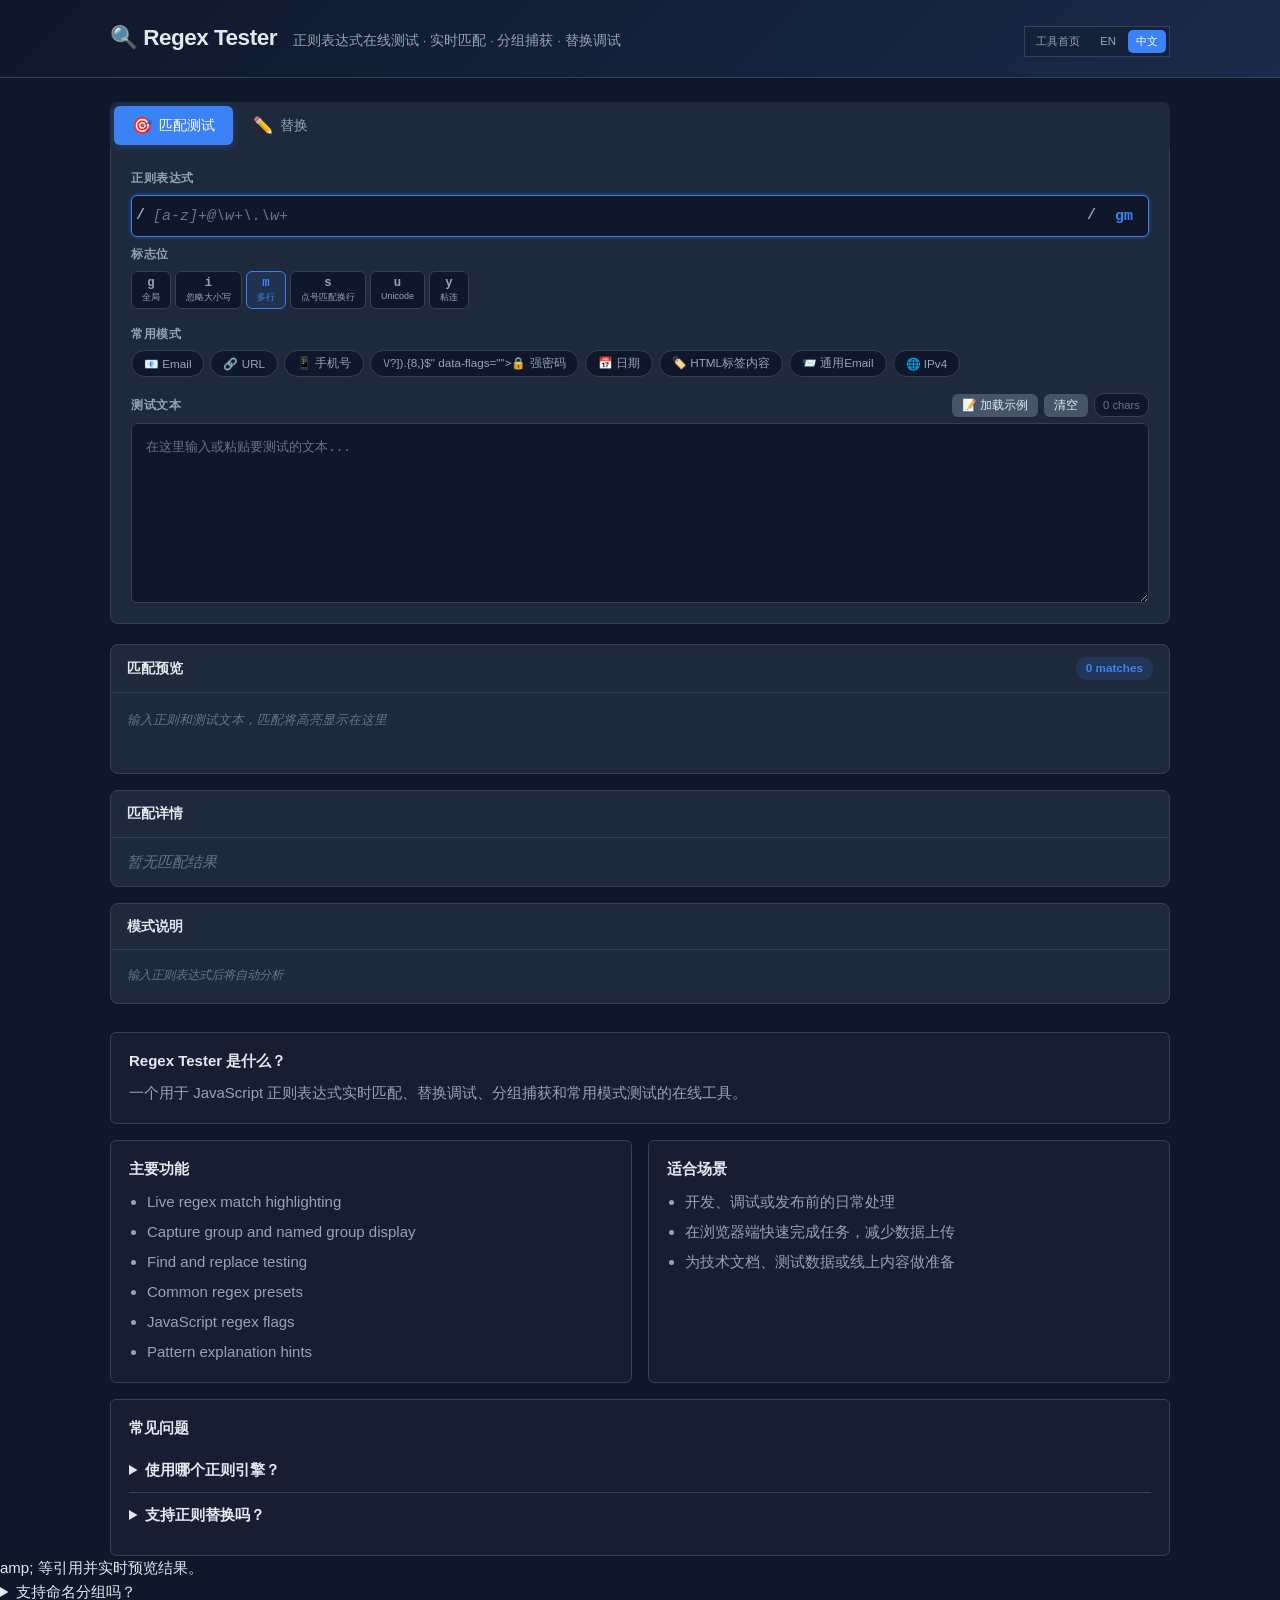
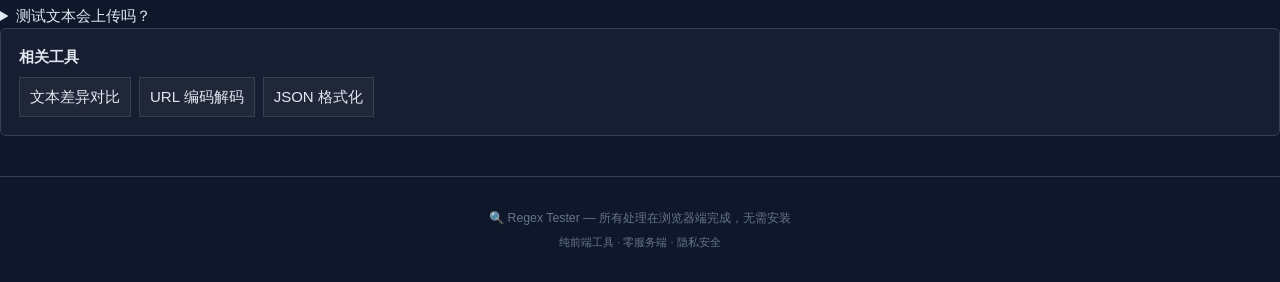
==== zh/index.html @ 3e9b1cef "Improve SEO metadata and internal links" ====
<!DOCTYPE html>
<html lang="zh-CN">
<head>
  <!-- Primary Meta -->
  <meta name="description" content="正则表达式在线测试工具。实时匹配、高亮预览、替换调试、分组捕获、模式自动解析。浏览器端处理，无需安装。">
  <meta name="keywords" content="regex tester, regular expression tester, regex online, regex测试, 正则表达式在线测试, regex replace">
  <meta name="author" content="ToolkitBox">
  <meta name="robots" content="index, follow">
  <link rel="canonical" href="https://regex.toolkitbox.org/zh/">
  <link rel="alternate" hreflang="en" href="https://regex.toolkitbox.org/">
  <link rel="alternate" hreflang="zh-CN" href="https://regex.toolkitbox.org/zh/">
  <link rel="alternate" hreflang="x-default" href="https://regex.toolkitbox.org/">
<!-- Open Graph -->
  <meta property="og:type" content="website">
  <meta property="og:title" content="Regex Tester - 免费在线工具">
  <meta property="og:description" content="正则表达式在线测试工具。实时匹配、高亮预览、替换调试、分组捕获、模式自动解析。浏览器端处理，无需安装。">
  <meta property="og:url" content="https://regex.toolkitbox.org/zh/">
<meta property="og:site_name" content="Regex Tester">
  <meta property="og:locale" content="zh_CN">

  <!-- Twitter Card -->
  <meta name="twitter:card" content="summary">
  <meta name="twitter:title" content="Regex Tester - 免费在线工具">
  <meta name="twitter:description" content="正则表达式在线测试工具。实时匹配、高亮预览、替换调试、分组捕获、模式自动解析。浏览器端处理，无需安装。">
<meta charset="UTF-8">
  <meta name="viewport" content="width=device-width, initial-scale=1.0">
  <title>Regex Tester - 免费在线工具 | 浏览器端处理 · 隐私安全</title>
  <link rel="stylesheet" href="../css/style.css">
  <script type="application/ld+json">
{
  "@context": "https://schema.org",
  "@type": "SoftwareApplication",
  "name": "Regex Tester",
  "description": "正则表达式在线测试工具。实时匹配、高亮预览、替换调试、分组捕获、模式自动解析。浏览器端处理，无需安装。",
  "url": "https://regex.toolkitbox.org/zh/",
  "inLanguage": "zh-CN",
  "applicationCategory": "DeveloperApplication",
  "operatingSystem": "All",
  "browserRequirements": "Requires JavaScript",
  "isAccessibleForFree": true,
  "offers": {
    "@type": "Offer",
    "price": "0",
    "priceCurrency": "USD"
  },
  "featureList": [
    "Live regex match highlighting",
    "Capture group and named group display",
    "Find and replace testing",
    "Common regex presets",
    "JavaScript regex flags",
    "Pattern explanation hints"
  ],
  "publisher": {
    "@type": "Organization",
    "name": "ToolkitBox"
  }
}
  </script>
  <script type="application/ld+json">
{
  "@context": "https://schema.org",
  "@type": "FAQPage",
  "inLanguage": "zh-CN",
  "mainEntity": [
    {
      "@type": "Question",
      "name": "使用哪个正则引擎？",
      "acceptedAnswer": {
        "@type": "Answer",
        "text": "使用浏览器内置的 JavaScript 正则表达式引擎。"
      }
    },
    {
      "@type": "Question",
      "name": "支持正则替换吗？",
      "acceptedAnswer": {
        "@type": "Answer",
        "text": "支持。切换到替换模式后，可使用 $1、$& 等引用并实时预览结果。"
      }
    },
    {
      "@type": "Question",
      "name": "支持命名分组吗？",
      "acceptedAnswer": {
        "@type": "Answer",
        "text": "支持浏览器可用的命名捕获分组，并会在匹配详情中显示。"
      }
    },
    {
      "@type": "Question",
      "name": "测试文本会上传吗？",
      "acceptedAnswer": {
        "@type": "Answer",
        "text": "不会。匹配和替换都在浏览器端完成。"
      }
    }
  ]
}
  </script>
</head>
<body>
  <header class="header">
    <div class="container">
      <div class="header-inner">
        <h1 class="logo">🔍 Regex Tester</h1>
        <p class="tagline">正则表达式在线测试 · 实时匹配 · 分组捕获 · 替换调试</p>
        <nav class="language-switcher" aria-label="Language"><a class="home-link" href="https://toolkitbox.org/zh/">工具首页</a><a class="" href="../" lang="en">EN</a><a class="active" href="./" lang="zh-CN">中文</a></nav>
      </div>
    </div>
  </header>

  <main class="main container">
    <!-- Mode Toggle -->
    <nav class="tabs" role="tablist">
      <button class="tab active" role="tab" aria-selected="true" data-mode="test" tabindex="0">
        <span class="tab-icon">🎯</span>
        <span class="tab-label">匹配测试</span>
      </button>
      <button class="tab" role="tab" aria-selected="false" data-mode="replace" tabindex="-1">
        <span class="tab-icon">✏️</span>
        <span class="tab-label">替换</span>
      </button>
    </nav>

    <!-- === Main Input Section === -->
    <section class="input-section">
      <!-- Regex Pattern -->
      <div class="input-row">
        <div class="input-group regex-input-group">
          <label for="regex-pattern">正则表达式</label>
          <div class="regex-field">
            <span class="regex-delimiter">/</span>
            <input type="text" id="regex-pattern" class="regex-input" placeholder="[a-z]+@\w+\.\w+" spellcheck="false" autofocus>
            <span class="regex-delimiter">/</span>
            <input type="text" id="regex-flags" class="regex-flags" value="gm" placeholder="flags" maxlength="6" spellcheck="false">
          </div>
        </div>
        <div class="input-group flags-group">
          <label>标志位</label>
          <div class="flag-badges">
            <button class="flag-btn" data-flag="g">g <span class="flag-info">全局</span></button>
            <button class="flag-btn" data-flag="i">i <span class="flag-info">忽略大小写</span></button>
            <button class="flag-btn active" data-flag="m">m <span class="flag-info">多行</span></button>
            <button class="flag-btn" data-flag="s">s <span class="flag-info">点号匹配换行</span></button>
            <button class="flag-btn" data-flag="u">u <span class="flag-info">Unicode</span></button>
            <button class="flag-btn" data-flag="y">y <span class="flag-info">粘连</span></button>
          </div>
        </div>
      </div>

      <!-- Presets -->
      <div class="input-row">
        <div class="input-group">
          <label>常用模式</label>
          <div class="preset-badges">
            <button class="preset-btn" data-pattern="^[a-zA-Z0-9._%+-]+@[a-zA-Z0-9.-]+\.[a-zA-Z]{2,}$" data-flags="">📧 Email</button>
            <button class="preset-btn" data-pattern="https?:\/\/(www\.)?[-a-zA-Z0-9@:%._\+~#=]{1,256}\.[a-zA-Z0-9()]{1,6}\b([-a-zA-Z0-9()@:%_\+.~#?&//=]*)" data-flags="gi">🔗 URL</button>
            <button class="preset-btn" data-pattern="1[3-9]\d{9}" data-flags="">📱 手机号</button>
            <button class="preset-btn" data-pattern="^(?=.*[a-z])(?=.*[A-Z])(?=.*\d)(?=.*[!@#$%^&*()_+\-=\[\]{};':\"\\|,.<>\/?]).{8,}$" data-flags="">🔒 强密码</button>
            <button class="preset-btn" data-pattern="\d{4}[-/]\d{1,2}[-/]\d{1,2}" data-flags="">📅 日期</button>
            <button class="preset-btn" data-pattern="(?<=<title>)(.*?)(?=<\/title>)" data-flags="gi">🏷️ HTML标签内容</button>
            <button class="preset-btn" data-pattern="\b[A-Z0-9._%+-]+@[A-Z0-9.-]+\.[A-Z]{2,}\b" data-flags="gi">📨 通用Email</button>
            <button class="preset-btn" data-pattern="^(\d{1,3}\.){3}\d{1,3}$" data-flags="">🌐 IPv4</button>
          </div>
        </div>
      </div>

      <!-- Replace Input (hidden by default) -->
      <div class="input-row" id="replace-row" style="display:none">
        <div class="input-group">
          <label for="replace-with">替换为</label>
          <div class="replace-hint">
            <input type="text" id="replace-with" class="text-input" placeholder="替换文本（可用 $1, $2 引用分组）" spellcheck="false">
            <span class="hint-text">$& 匹配全文 · $1 第一个分组 · $` 匹配前 · $' 匹配后</span>
          </div>
        </div>
      </div>

      <!-- Test String -->
      <div class="input-row stretch">
        <div class="input-group">
          <div class="label-row">
            <label for="test-string">测试文本</label>
            <div class="label-actions">
              <button class="btn btn-sm" onclick="loadSample()">📝 加载示例</button>
              <button class="btn btn-sm" onclick="clearTest()">清空</button>
              <span id="char-count" class="size-badge">0 chars</span>
            </div>
          </div>
          <textarea id="test-string" class="code-editor" placeholder="在这里输入或粘贴要测试的文本..." spellcheck="false"></textarea>
        </div>
      </div>
    </section>

    <!-- === Results Section === -->
    <section class="results-section" id="results-section">
      <!-- Match Highlight Preview -->
      <div class="result-card">
        <div class="card-header">
          <h3>匹配预览</h3>
          <div class="card-actions">
            <span id="match-count" class="count-badge">0 matches</span>
          </div>
        </div>
        <div id="highlight-preview" class="highlight-box">
          <span class="placeholder-text">输入正则和测试文本，匹配将高亮显示在这里</span>
        </div>
      </div>

      <!-- Match Details -->
      <div class="result-card" id="details-card">
        <div class="card-header">
          <h3>匹配详情</h3>
          <span id="match-time" class="time-badge"></span>
        </div>
        <div id="match-details" class="match-details">
          <span class="placeholder-text">暂无匹配结果</span>
        </div>
      </div>

      <!-- Replace Result -->
      <div class="result-card" id="replace-card" style="display:none">
        <div class="card-header">
          <h3>替换结果</h3>
          <div class="card-actions">
            <button class="btn btn-sm" onclick="copyReplaceResult()">📋 复制</button>
          </div>
        </div>
        <div id="replace-result" class="highlight-box">
          <span class="placeholder-text">替换结果将显示在这里</span>
        </div>
      </div>

      <!-- Pattern Explanation -->
      <div class="result-card">
        <div class="card-header">
          <h3>模式说明</h3>
        </div>
        <div id="pattern-explanation" class="pattern-explain">
          <span class="placeholder-text">输入正则表达式后将自动分析</span>
        </div>
      </div>
    </section>
    <section class="seo-content" aria-label="工具说明和常见问题">
      <div class="seo-block">
        <h2>Regex Tester 是什么？</h2>
        <p>一个用于 JavaScript 正则表达式实时匹配、替换调试、分组捕获和常用模式测试的在线工具。</p>
      </div>
      <div class="seo-grid">
        <div class="seo-block">
          <h2>主要功能</h2>
          <ul><li>Live regex match highlighting</li><li>Capture group and named group display</li><li>Find and replace testing</li><li>Common regex presets</li><li>JavaScript regex flags</li><li>Pattern explanation hints</li></ul>
        </div>
        <div class="seo-block">
          <h2>适合场景</h2>
          <ul><li>开发、调试或发布前的日常处理</li><li>在浏览器端快速完成任务，减少数据上传</li><li>为技术文档、测试数据或线上内容做准备</li></ul>
        </div>
      </div>
      <div class="seo-block faq-list">
        <h2>常见问题</h2>
        <details><summary>使用哪个正则引擎？</summary><p>使用浏览器内置的 JavaScript 正则表达式引擎。</p></details>
        <details><summary>支持正则替换吗？</summary><p>支持。切换到替换模式后，可使用 $1、
  </main>amp; 等引用并实时预览结果。</p></details>
        <details><summary>支持命名分组吗？</summary><p>支持浏览器可用的命名捕获分组，并会在匹配详情中显示。</p></details>
        <details><summary>测试文本会上传吗？</summary><p>不会。匹配和替换都在浏览器端完成。</p></details>
      </div>
      <div class="seo-block related-tools">
        <h2>相关工具</h2>
        <div class="related-links"><a href="https://diff.toolkitbox.org/zh/">文本差异对比</a><a href="https://url.toolkitbox.org/zh/">URL 编码解码</a><a href="https://json.toolkitbox.org/zh/">JSON 格式化</a></div>
      </div>
    </section>
  </main>

  <footer class="footer">
    <div class="container">
      <p>🔍 Regex Tester — 所有处理在浏览器端完成，无需安装</p>
      <p class="footer-small">纯前端工具 · 零服务端 · 隐私安全</p>
    </div>
  </footer>

  <script src="../js/app.js"></script>
</body>
</html>
---- css/style.css ----
/* === Reset & Base === */
*, *::before, *::after { box-sizing: border-box; margin: 0; padding: 0; }

:root {
  --bg: #0f172a;
  --bg-card: #1e293b;
  --bg-input: #0f172a;
  --border: #334155;
  --border-focus: #3b82f6;
  --text: #e2e8f0;
  --text-muted: #94a3b8;
  --text-dim: #64748b;
  --primary: #3b82f6;
  --primary-hover: #2563eb;
  --secondary: #475569;
  --secondary-hover: #64748b;
  --success: #22c55e;
  --error: #ef4444;
  --warning: #f59e0b;
  --match-bg: rgba(251,191,36,0.25);
  --match-border: #fbbf24;
  --match-highlight: rgba(59,130,246,0.2);
  --radius: 8px;
  --radius-sm: 6px;
  --font-mono: 'SF Mono', 'Fira Code', 'Cascadia Code', 'JetBrains Mono', monospace;
  --font-ui: -apple-system, BlinkMacSystemFont, 'Segoe UI', Roboto, sans-serif;
}

html { font-size: 15px; }
body {
  font-family: var(--font-ui);
  background: var(--bg);
  color: var(--text);
  min-height: 100vh;
  line-height: 1.6;
}

.container { max-width: 1100px; margin: 0 auto; padding: 0 20px; }

/* === Header === */
.header {
  border-bottom: 1px solid var(--border);
  padding: 20px 0;
  background: linear-gradient(135deg, #0f172a 0%, #1a2a4a 100%);
}
.header-inner { display: flex; align-items: baseline; gap: 16px; flex-wrap: wrap; }
.logo { font-size: 1.5rem; font-weight: 700; color: var(--text); letter-spacing: -0.5px; }
.tagline { color: var(--text-muted); font-size: 0.9rem; }

/* === Tabs === */
.tabs {
  display: flex; gap: 2px; margin-top: 24px;
  background: var(--bg-card); border-radius: var(--radius) var(--radius) 0 0; padding: 4px;
}
.tab {
  display: flex; align-items: center; gap: 6px;
  padding: 10px 18px; border: none; background: transparent; color: var(--text-muted);
  font-size: 0.9rem; font-family: var(--font-ui); cursor: pointer; border-radius: var(--radius-sm);
  transition: all 0.15s;
}
.tab:hover { color: var(--text); background: rgba(255,255,255,0.05); }
.tab.active {
  color: #fff; background: var(--primary);
  box-shadow: 0 2px 8px rgba(59,130,246,0.3);
}
.tab:focus-visible { outline: 2px solid var(--primary); outline-offset: -2px; }
.tab-icon { font-size: 1.1rem; }

/* === Input Section === */
.input-section {
  background: var(--bg-card); padding: 20px; border-radius: 0 0 var(--radius) var(--radius);
  border: 1px solid var(--border); border-top: none;
  display: flex; flex-direction: column; gap: 16px;
}

.input-row { display: flex; flex-direction: column; gap: 8px; }
.input-row.stretch { gap: 4px; }
.input-group { display: flex; flex-direction: column; gap: 6px; }
.input-group label { font-size: 0.82rem; font-weight: 600; color: var(--text-muted); text-transform: uppercase; letter-spacing: 0.5px; }

.label-row { display: flex; justify-content: space-between; align-items: center; }
.label-actions { display: flex; align-items: center; gap: 6px; }

/* === Regex Input === */
.regex-input-group { flex: 1; }
.regex-field {
  display: flex; align-items: center;
  background: var(--bg-input); border: 1px solid var(--border); border-radius: var(--radius-sm);
  transition: border-color 0.15s;
}
.regex-field:focus-within { border-color: var(--border-focus); box-shadow: 0 0 0 2px rgba(59,130,246,0.15); }
.regex-delimiter {
  padding: 8px 4px; font-family: var(--font-mono); font-size: 1rem;
  color: var(--text-muted); user-select: none; font-weight: 700;
}
.regex-input {
  flex: 1; padding: 8px 4px; background: transparent; color: var(--success);
  border: none; font-family: var(--font-mono); font-size: 1rem;
  outline: none; letter-spacing: 0.3px;
}
.regex-input::placeholder { color: var(--text-dim); font-style: italic; letter-spacing: 0; }
.regex-flags {
  width: 48px; padding: 8px 4px; background: transparent; color: var(--primary);
  border: none; font-family: var(--font-mono); font-size: 1rem;
  outline: none; text-align: center; font-weight: 700;
}

/* === Flag Buttons === */
.flags-group { min-width: 200px; }
.flag-badges {
  display: flex; flex-wrap: wrap; gap: 4px;
}
.flag-btn {
  display: flex; flex-direction: column; align-items: center; gap: 1px;
  padding: 4px 10px; border: 1px solid var(--border); border-radius: var(--radius-sm);
  background: var(--bg-input); color: var(--text-muted); cursor: pointer;
  font-family: var(--font-mono); font-size: 0.82rem; font-weight: 600;
  transition: all 0.12s;
}
.flag-btn:hover { border-color: var(--text-dim); color: var(--text); }
.flag-btn.active { border-color: var(--primary); color: var(--primary); background: rgba(59,130,246,0.1); }
.flag-info { font-size: 0.6rem; font-weight: 400; font-family: var(--font-ui); }

/* === Preset Buttons === */
.preset-badges {
  display: flex; flex-wrap: wrap; gap: 6px;
}
.preset-btn {
  padding: 5px 12px; border: 1px solid var(--border); border-radius: 16px;
  background: var(--bg-input); color: var(--text-muted); cursor: pointer;
  font-size: 0.78rem; font-family: var(--font-ui);
  transition: all 0.12s; white-space: nowrap;
}
.preset-btn:hover {
  border-color: var(--primary); color: var(--primary);
  background: rgba(59,130,246,0.08);
}

/* === Text Inputs === */
.text-input {
  width: 100%; padding: 10px 12px;
  background: var(--bg-input); color: var(--text);
  border: 1px solid var(--border); border-radius: var(--radius-sm);
  font-family: var(--font-mono); font-size: 0.85rem;
  transition: border-color 0.15s; outline: none;
}
.text-input:focus { border-color: var(--border-focus); box-shadow: 0 0 0 2px rgba(59,130,246,0.15); }

.replace-hint { display: flex; flex-direction: column; gap: 4px; }
.hint-text { font-size: 0.72rem; color: var(--text-dim); font-family: var(--font-ui); }

.code-editor {
  width: 100%; min-height: 180px; padding: 14px;
  background: var(--bg-input); color: var(--text);
  border: 1px solid var(--border); border-radius: var(--radius-sm);
  font-family: var(--font-mono); font-size: 0.85rem; line-height: 1.5;
  resize: vertical; tab-size: 4;
  transition: border-color 0.15s;
}
.code-editor:focus { outline: none; border-color: var(--border-focus); box-shadow: 0 0 0 2px rgba(59,130,246,0.15); }
.code-editor::placeholder { color: var(--text-dim); }

/* === Results Section === */
.results-section {
  margin-top: 20px; display: flex; flex-direction: column; gap: 16px;
}

.result-card {
  background: var(--bg-card); border: 1px solid var(--border); border-radius: var(--radius);
  overflow: hidden;
}
.card-header {
  display: flex; justify-content: space-between; align-items: center;
  padding: 12px 16px; border-bottom: 1px solid var(--border);
}
.card-header h3 { font-size: 0.9rem; font-weight: 600; }
.card-actions { display: flex; align-items: center; gap: 8px; }

.highlight-box {
  padding: 16px; min-height: 80px; max-height: 300px; overflow-y: auto;
  font-family: var(--font-mono); font-size: 0.85rem; line-height: 1.7;
  white-space: pre-wrap; word-break: break-all;
}
.placeholder-text { color: var(--text-dim); font-style: italic; font-family: var(--font-ui); }

/* === Match Highlighting === */
.match-highlight {
  background: var(--match-bg);
  border-bottom: 2px solid var(--match-border);
  border-radius: 2px;
  padding: 0 1px;
}
.match-highlight-alt {
  background: rgba(52,211,153,0.25);
  border-bottom: 2px solid #34d399;
  border-radius: 2px;
  padding: 0 1px;  
}
.match-group {
  background: rgba(99,102,241,0.2);
  border-radius: 2px;
  padding: 0 1px;
}

/* === Match Details === */
.match-details {
  padding: 12px 16px; max-height: 400px; overflow-y: auto;
}
.match-item {
  padding: 10px 12px; margin-bottom: 6px;
  background: var(--bg-input); border: 1px solid var(--border); border-radius: var(--radius-sm);
  font-family: var(--font-mono); font-size: 0.8rem; line-height: 1.5;
}
.match-num { color: var(--primary); font-weight: 600; margin-right: 8px; }
.match-text { color: var(--success); }
.match-pos { color: var(--text-dim); font-size: 0.75rem; margin-left: 8px; }
.match-groups { margin-top: 6px; padding-left: 16px; border-left: 2px solid var(--border); }
.match-group-item { color: var(--warning); font-size: 0.78rem; }

/* === Count Badge === */
.count-badge {
  font-size: 0.78rem; padding: 2px 10px; border-radius: 10px;
  background: rgba(59,130,246,0.15); color: var(--primary);
  font-weight: 600;
}
.time-badge {
  font-size: 0.72rem; color: var(--text-dim);
}

/* === Pattern Explanation === */
.pattern-explain {
  padding: 16px; min-height: 48px;
  font-family: var(--font-mono); font-size: 0.82rem; line-height: 1.6;
}
.explain-row { margin-bottom: 4px; }
.explain-token { color: var(--warning); font-weight: 600; }
.explain-desc { color: var(--text-muted); margin-left: 6px; }
.explain-sep { color: var(--text-dim); }

/* === Buttons === */
.btn {
  display: inline-flex; align-items: center; gap: 6px;
  padding: 6px 12px; border: none; border-radius: var(--radius-sm);
  font-size: 0.8rem; font-family: var(--font-ui); font-weight: 500;
  cursor: pointer; transition: all 0.15s; white-space: nowrap;
}
.btn-sm { padding: 4px 10px; font-size: 0.78rem; background: var(--secondary); color: #e2e8f0; }
.btn-sm:hover { background: var(--secondary-hover); }

.size-badge {
  font-size: 0.75rem; color: var(--text-dim);
  background: var(--bg-input); padding: 2px 8px; border-radius: 10px;
  border: 1px solid var(--border);
}

/* === Footer === */
.footer {
  text-align: center; padding: 32px 0; margin-top: 40px;
  border-top: 1px solid var(--border); color: var(--text-dim); font-size: 0.82rem;
}
.footer-small { margin-top: 4px; font-size: 0.75rem; }

/* === Error state === */
.regex-error .regex-input { color: var(--error); }
.regex-error .regex-delimiter { color: var(--error); }
.error-text { color: var(--error); font-size: 0.78rem; margin-top: 4px; }

/* === Toast === */
.toast {
  position: fixed; bottom: 24px; left: 50%; transform: translateX(-50%);
  padding: 10px 24px; border-radius: var(--radius); background: var(--bg-card);
  border: 1px solid var(--border); color: var(--text); font-size: 0.85rem;
  box-shadow: 0 4px 20px rgba(0,0,0,0.3); z-index: 100;
  animation: toastIn 0.3s ease;
}
@keyframes toastIn {
  from { opacity: 0; transform: translateX(-50%) translateY(10px); }
  to { opacity: 1; transform: translateX(-50%) translateY(0); }
}

/* === Responsive === */
@media (max-width: 700px) {
  .input-row { flex-direction: column; }
  .flags-group { min-width: auto; }
}
/* === SEO / GEO Content === */
.language-switcher { margin-left: auto; display: inline-flex; gap: 4px; padding: 3px; border: 1px solid var(--border); border-radius: var(--radius-xs); background: rgba(15,23,42,0.35); }
.language-switcher a { color: var(--text-muted); text-decoration: none; font-size: 0.76rem; line-height: 1; padding: 6px 8px; border-radius: 5px; }
.language-switcher a:hover, .language-switcher a.active { color: #fff; background: var(--primary); }
.seo-content { margin-top: 28px; display: flex; flex-direction: column; gap: 16px; color: var(--text-muted); }
.seo-grid { display: grid; grid-template-columns: repeat(2, minmax(0, 1fr)); gap: 16px; }
.seo-block { background: rgba(255,255,255,0.03); border: 1px solid var(--border); border-radius: var(--radius-sm); padding: 18px; }
.seo-block h2 { color: var(--text); font-size: 1rem; line-height: 1.35; margin: 0 0 10px; letter-spacing: 0; }
.seo-block p { margin: 0; }
.seo-block ul { margin: 0; padding-left: 18px; }
.seo-block li + li { margin-top: 6px; }
.faq-list details { border-top: 1px solid var(--border); padding: 10px 0; }
.faq-list details:first-of-type { border-top: 0; }
.faq-list summary { color: var(--text); cursor: pointer; font-weight: 600; }
.faq-list details p { margin-top: 8px; }
@media (max-width: 720px) { .language-switcher { margin-left: 0; } .seo-grid { grid-template-columns: 1fr; } }
.related-links { display: flex; flex-wrap: wrap; gap: 8px; margin-top: 10px; }
.related-links a { color: var(--text); text-decoration: none; border: 1px solid var(--border); border-radius: var(--radius-xs); padding: 7px 10px; background: rgba(255,255,255,0.04); }
.related-links a:hover { border-color: var(--primary); color: #fff; }
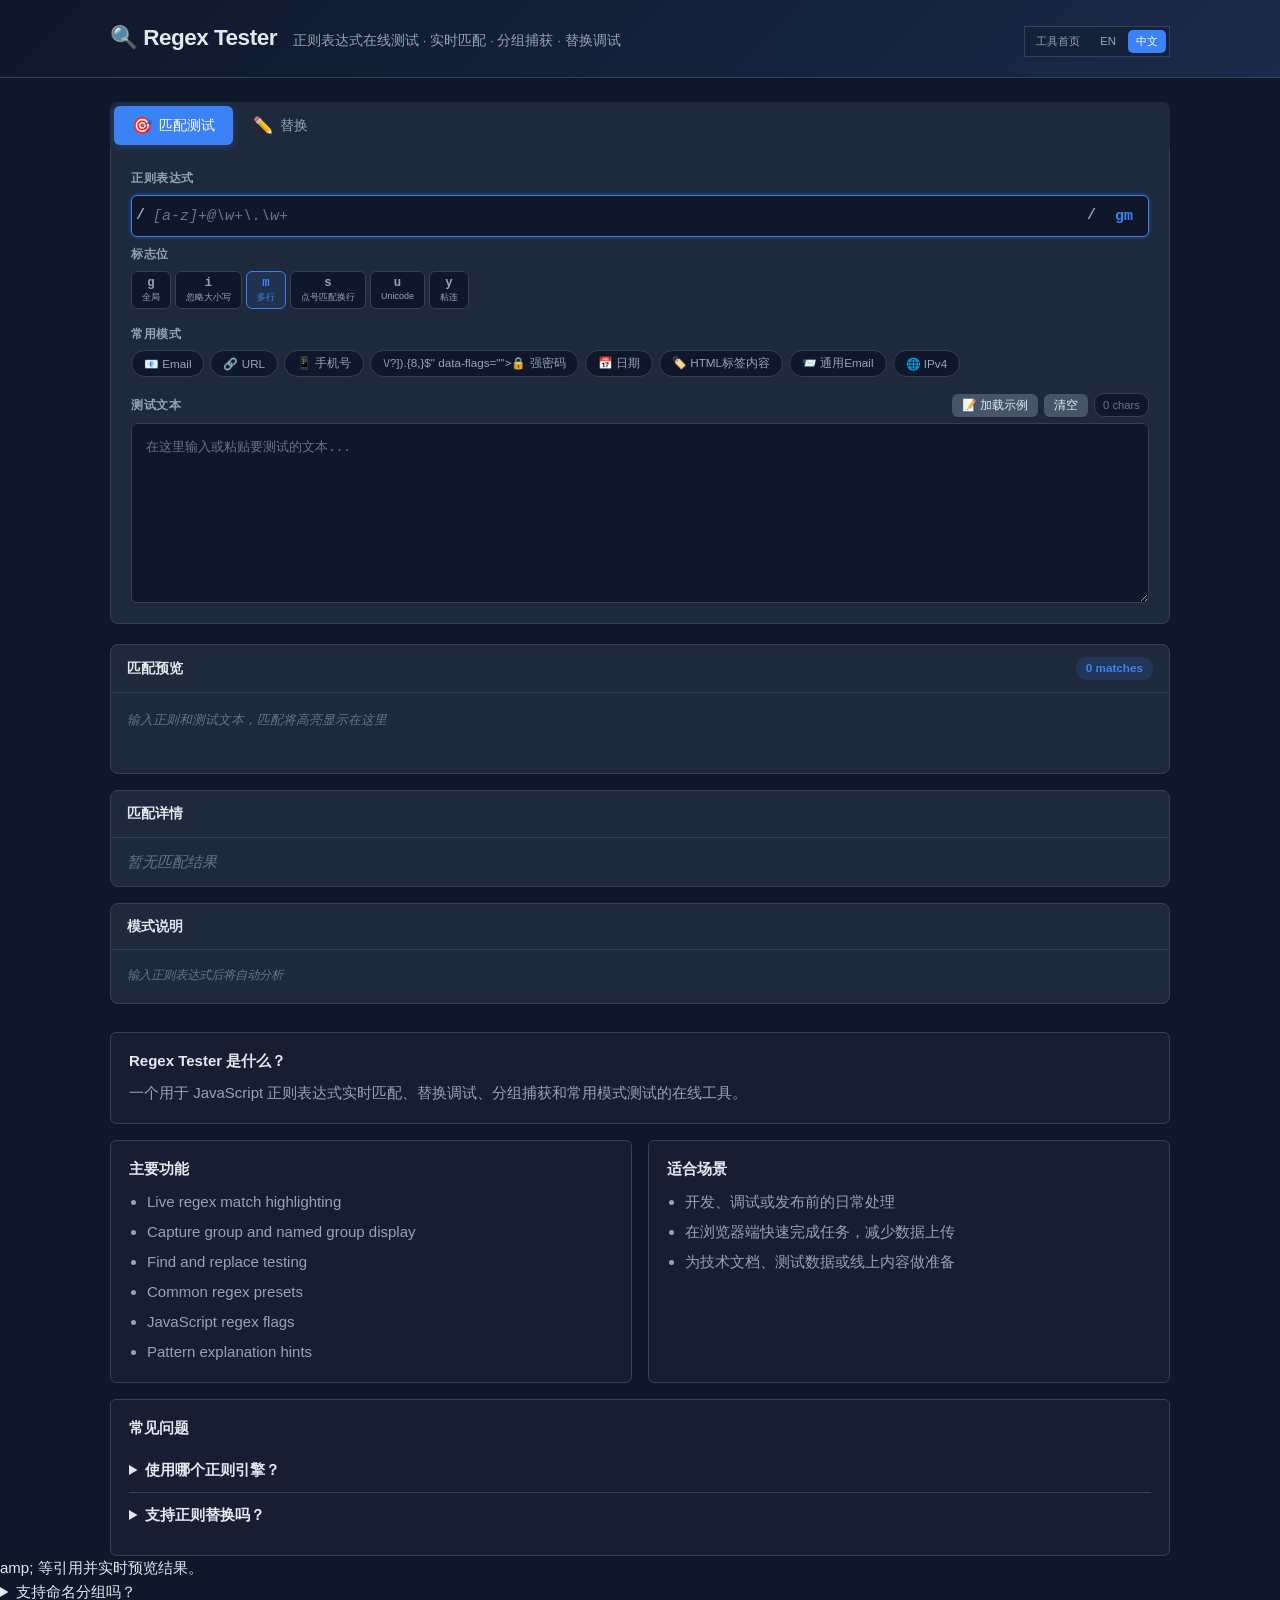
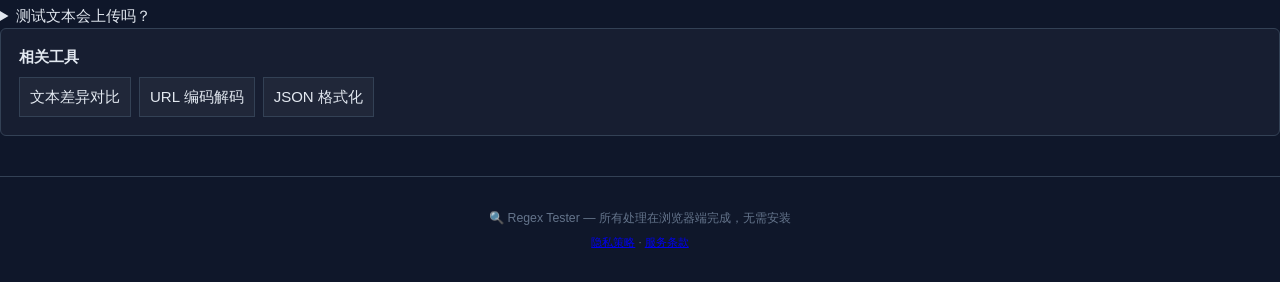
==== commit 5da57bdc: "Add ads.txt and policy footer links" ====
--- a/zh/index.html
+++ b/zh/index.html
@@ -98,6 +98,8 @@
   ]
 }
   </script>
+  <script async src="https://pagead2.googlesyndication.com/pagead/js/adsbygoogle.js?client=ca-pub-5333037258750046"
+     crossorigin="anonymous"></script>
 </head>
 <body>
   <header class="header">
@@ -275,7 +277,7 @@
   <footer class="footer">
     <div class="container">
       <p>🔍 Regex Tester — 所有处理在浏览器端完成，无需安装</p>
-      <p class="footer-small">纯前端工具 · 零服务端 · 隐私安全</p>
+      <p class="footer-small"><a href="https://toolkitbox.org/zh/privacy/">隐私策略</a> · <a href="https://toolkitbox.org/zh/terms/">服务条款</a></p>
     </div>
   </footer>
 
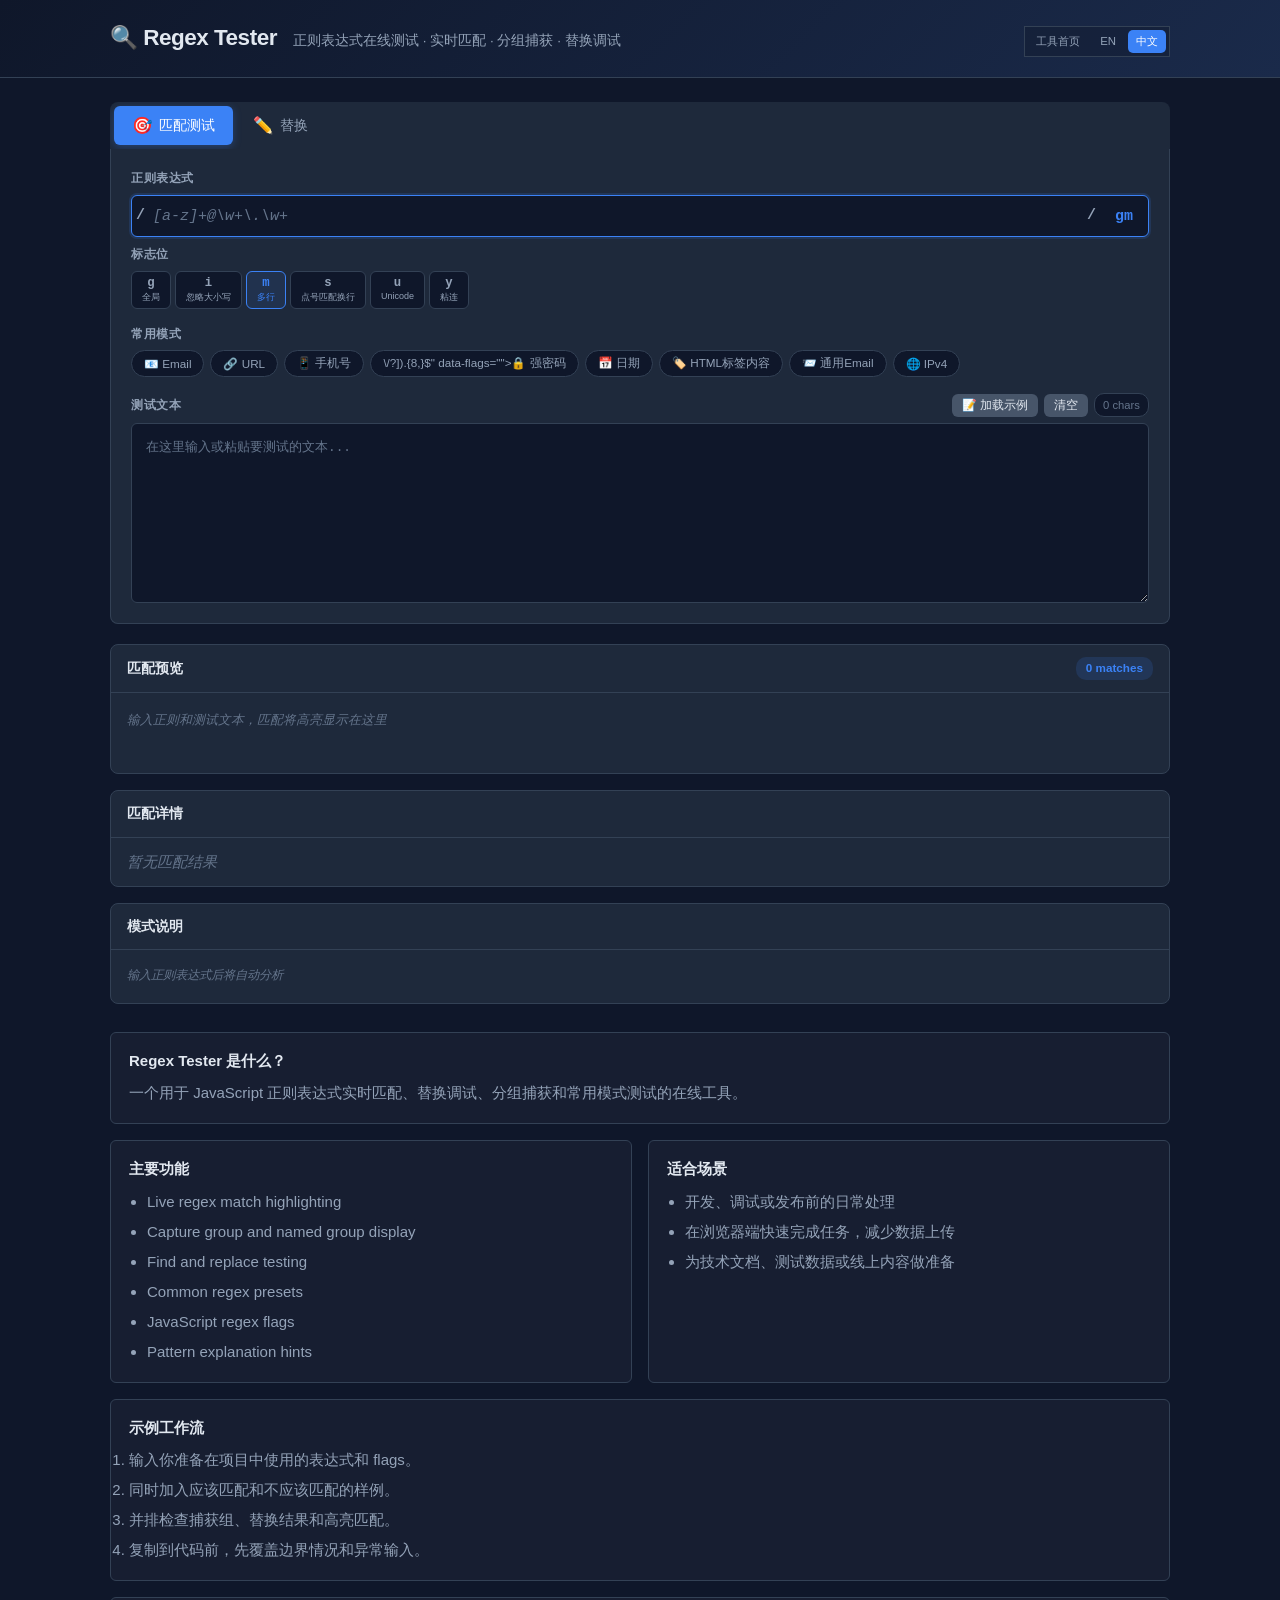
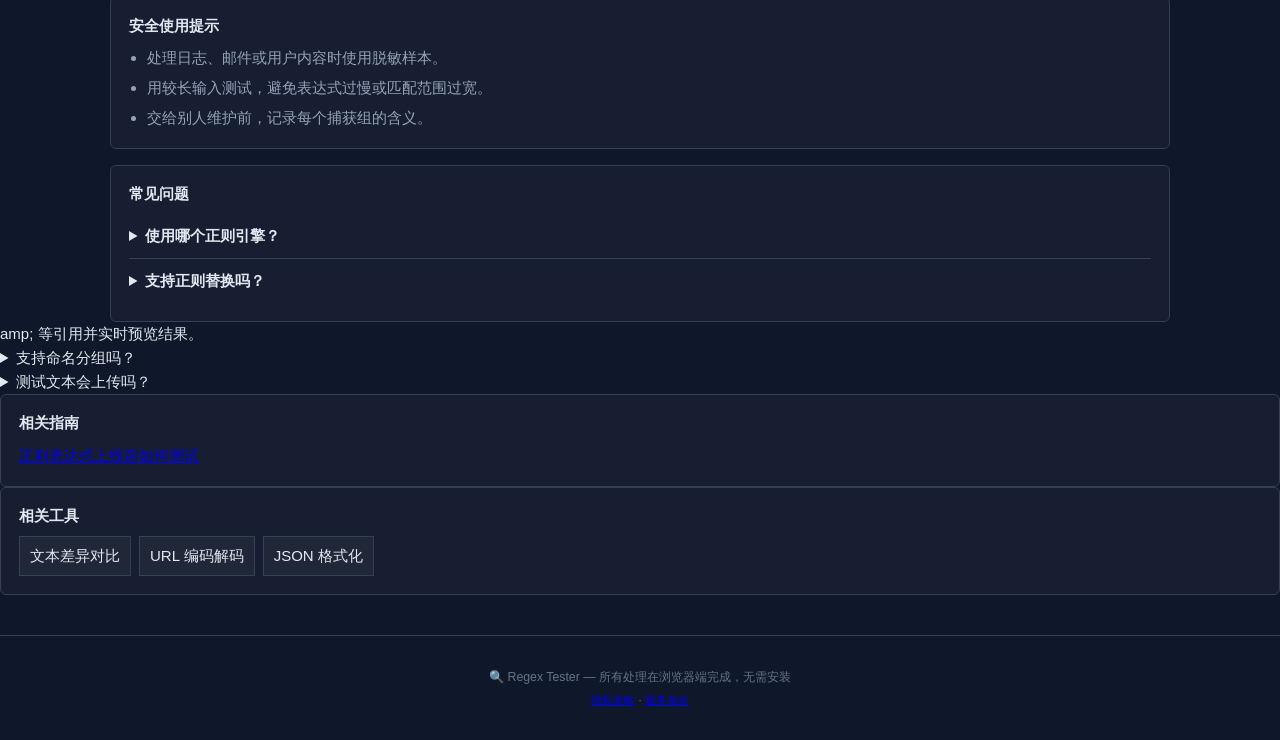
==== commit a9dbab2b: "Improve tool SEO, social previews, and mobile layout" ====
--- a/zh/index.html
+++ b/zh/index.html
@@ -15,11 +15,16 @@
   <meta property="og:title" content="Regex Tester - 免费在线工具">
   <meta property="og:description" content="正则表达式在线测试工具。实时匹配、高亮预览、替换调试、分组捕获、模式自动解析。浏览器端处理，无需安装。">
   <meta property="og:url" content="https://regex.toolkitbox.org/zh/">
+  <meta property="og:image" content="https://regex.toolkitbox.org/og.png">
+  <meta property="og:image:width" content="1200">
+  <meta property="og:image:height" content="630">
+  <meta property="og:image:alt" content="Regex Tester - 免费在线工具">
 <meta property="og:site_name" content="Regex Tester">
   <meta property="og:locale" content="zh_CN">
 
   <!-- Twitter Card -->
-  <meta name="twitter:card" content="summary">
+  <meta name="twitter:card" content="summary_large_image">
+  <meta name="twitter:image" content="https://regex.toolkitbox.org/og.png">
   <meta name="twitter:title" content="Regex Tester - 免费在线工具">
   <meta name="twitter:description" content="正则表达式在线测试工具。实时匹配、高亮预览、替换调试、分组捕获、模式自动解析。浏览器端处理，无需安装。">
 <meta charset="UTF-8">
@@ -98,6 +103,27 @@
   ]
 }
   </script>
+  <script type="application/ld+json">
+{
+  "@context": "https://schema.org",
+  "@type": "BreadcrumbList",
+  "inLanguage": "zh-CN",
+  "itemListElement": [
+    {
+      "@type": "ListItem",
+      "position": 1,
+      "name": "ToolkitBox",
+      "item": "https://toolkitbox.org/zh/"
+    },
+    {
+      "@type": "ListItem",
+      "position": 2,
+      "name": "Regex Tester",
+      "item": "https://regex.toolkitbox.org/zh/"
+    }
+  ]
+}
+  </script>
   <script async src="https://pagead2.googlesyndication.com/pagead/js/adsbygoogle.js?client=ca-pub-5333037258750046"
      crossorigin="anonymous"></script>
 </head>
@@ -259,6 +285,25 @@
           <ul><li>开发、调试或发布前的日常处理</li><li>在浏览器端快速完成任务，减少数据上传</li><li>为技术文档、测试数据或线上内容做准备</li></ul>
         </div>
       </div>
+      <div class="seo-block example-workflow">
+        <h2>示例工作流</h2>
+        <ol>
+          <li>输入你准备在项目中使用的表达式和 flags。</li>
+          <li>同时加入应该匹配和不应该匹配的样例。</li>
+          <li>并排检查捕获组、替换结果和高亮匹配。</li>
+          <li>复制到代码前，先覆盖边界情况和异常输入。</li>
+        </ol>
+      </div>
+
+      <div class="seo-block safe-use">
+        <h2>安全使用提示</h2>
+        <ul>
+          <li>处理日志、邮件或用户内容时使用脱敏样本。</li>
+          <li>用较长输入测试，避免表达式过慢或匹配范围过宽。</li>
+          <li>交给别人维护前，记录每个捕获组的含义。</li>
+        </ul>
+      </div>
+
       <div class="seo-block faq-list">
         <h2>常见问题</h2>
         <details><summary>使用哪个正则引擎？</summary><p>使用浏览器内置的 JavaScript 正则表达式引擎。</p></details>
@@ -267,6 +312,10 @@
         <details><summary>支持命名分组吗？</summary><p>支持浏览器可用的命名捕获分组，并会在匹配详情中显示。</p></details>
         <details><summary>测试文本会上传吗？</summary><p>不会。匹配和替换都在浏览器端完成。</p></details>
       </div>
+      <div class="seo-block related-guides">
+        <h2>相关指南</h2>
+        <p><a href="https://toolkitbox.org/zh/guides/regex-testing-guide/">正则表达式上线前如何测试</a></p>
+      </div>
       <div class="seo-block related-tools">
         <h2>相关工具</h2>
         <div class="related-links"><a href="https://diff.toolkitbox.org/zh/">文本差异对比</a><a href="https://url.toolkitbox.org/zh/">URL 编码解码</a><a href="https://json.toolkitbox.org/zh/">JSON 格式化</a></div>
--- a/css/style.css
+++ b/css/style.css
@@ -302,3 +302,30 @@
 .related-links { display: flex; flex-wrap: wrap; gap: 8px; margin-top: 10px; }
 .related-links a { color: var(--text); text-decoration: none; border: 1px solid var(--border); border-radius: var(--radius-xs); padding: 7px 10px; background: rgba(255,255,255,0.04); }
 .related-links a:hover { border-color: var(--primary); color: #fff; }
+
+
+/* === Mobile ad-safety and overflow guard === */
+html, body { max-width: 100%; overflow-x: hidden; }
+.container, .card, .tool-layout, .result-area, .seo-content { min-width: 0; }
+.tabs, .section-tabs { max-width: 100%; overflow-x: auto; -webkit-overflow-scrolling: touch; scrollbar-width: thin; }
+.tab, .section-tab { flex: 0 0 auto; }
+.code-editor, textarea, input, select { max-width: 100%; }
+.editor-header, .editor-actions, .controls, .control-group, .input-row, .action-bar { min-width: 0; }
+@media (max-width: 560px) {
+  .container { width: 100%; padding-left: 12px; padding-right: 12px; }
+  .header { padding: 16px 0; }
+  .header-inner { align-items: flex-start; gap: 8px; }
+  .logo { font-size: 1.28rem; }
+  .tagline { width: 100%; overflow-wrap: anywhere; }
+  .tabs { margin-left: -12px; margin-right: -12px; padding-left: 12px; padding-right: 12px; border-radius: 0; }
+  .tool-layout, .card { border-radius: var(--radius-sm); }
+  .tool-layout, .input-section, .result-section, .upload-section, .result-area { padding: 14px; }
+  .editor-header, .controls, .input-row, .action-bar { flex-wrap: wrap; }
+  .editor-actions { width: 100%; flex-wrap: wrap; justify-content: flex-start; }
+  .editor-actions .btn-sm { flex: 1 1 auto; justify-content: center; }
+  .btn { justify-content: center; }
+  .domain-input { min-width: 0; width: 100%; }
+  .input-row .btn, .action-bar .btn { flex: 1 1 auto; }
+  .code-editor { min-height: 220px; }
+  .toast { width: calc(100vw - 32px); text-align: center; }
+}
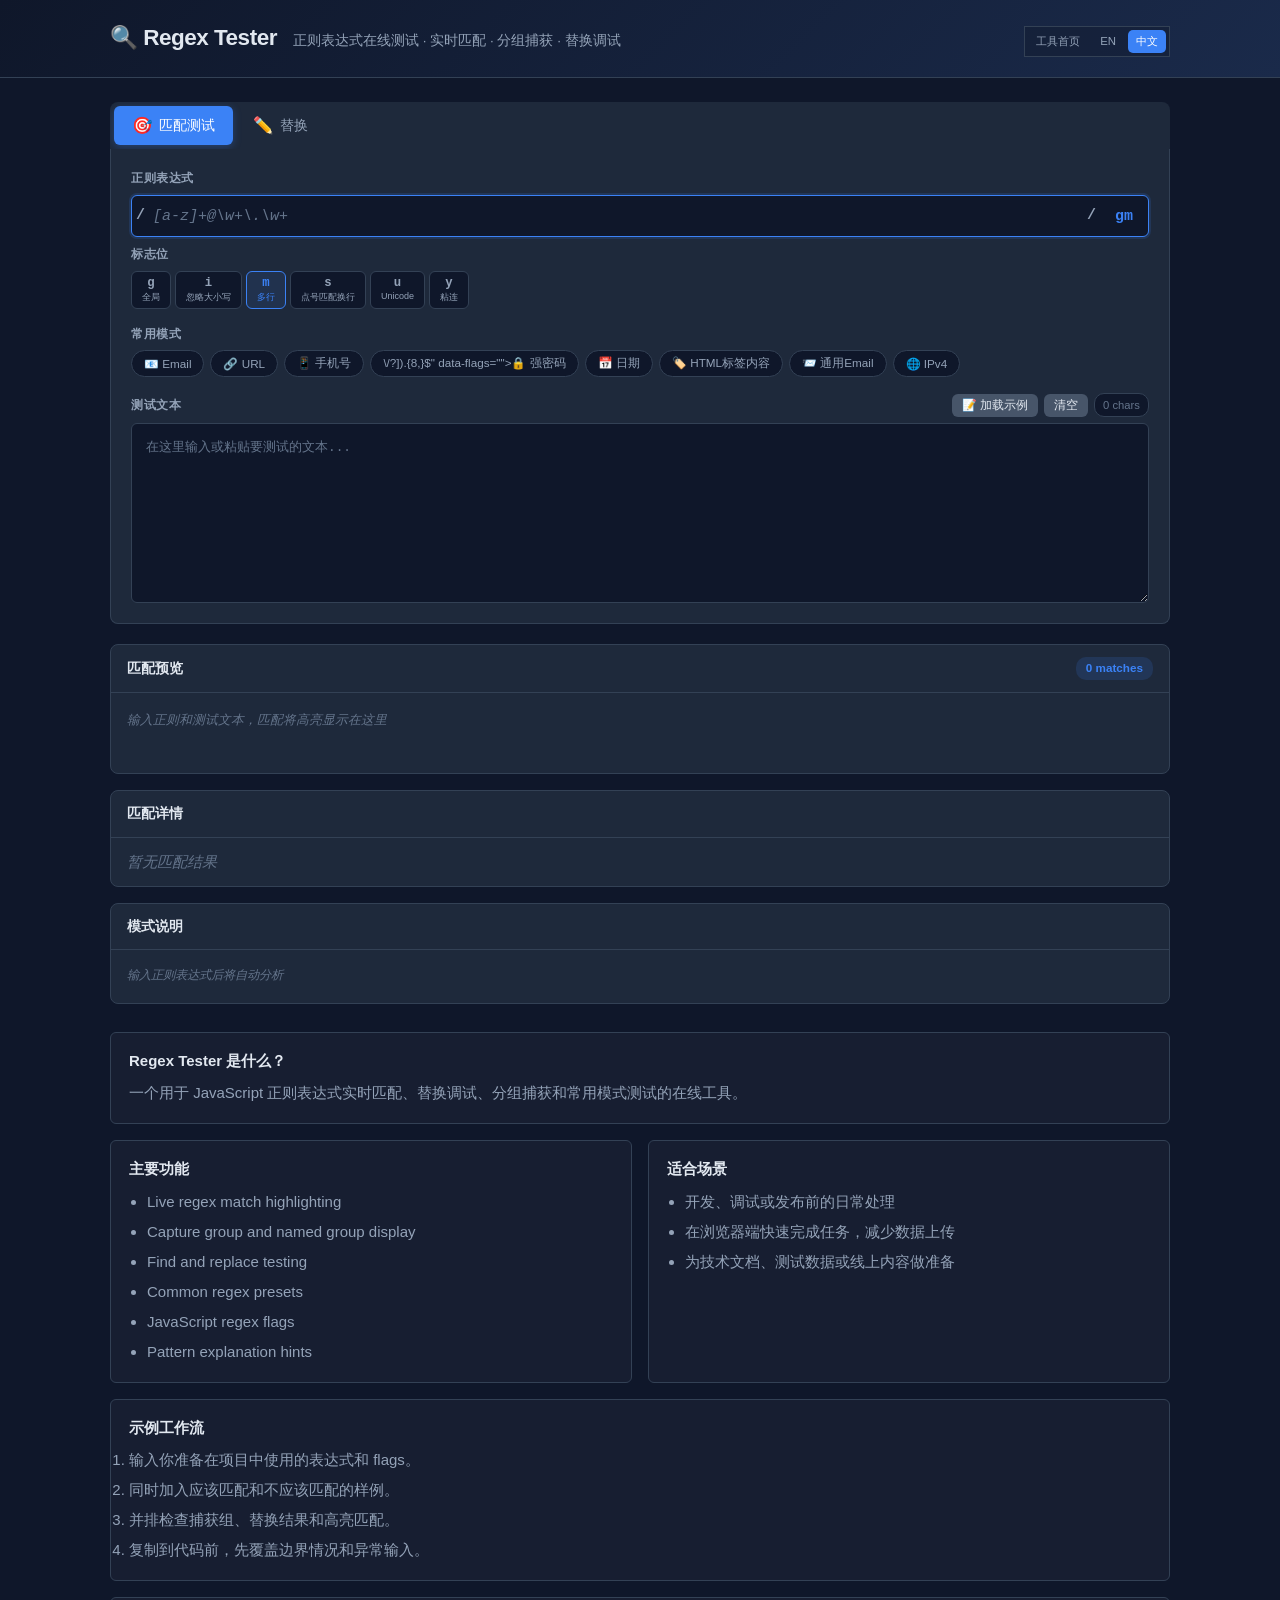
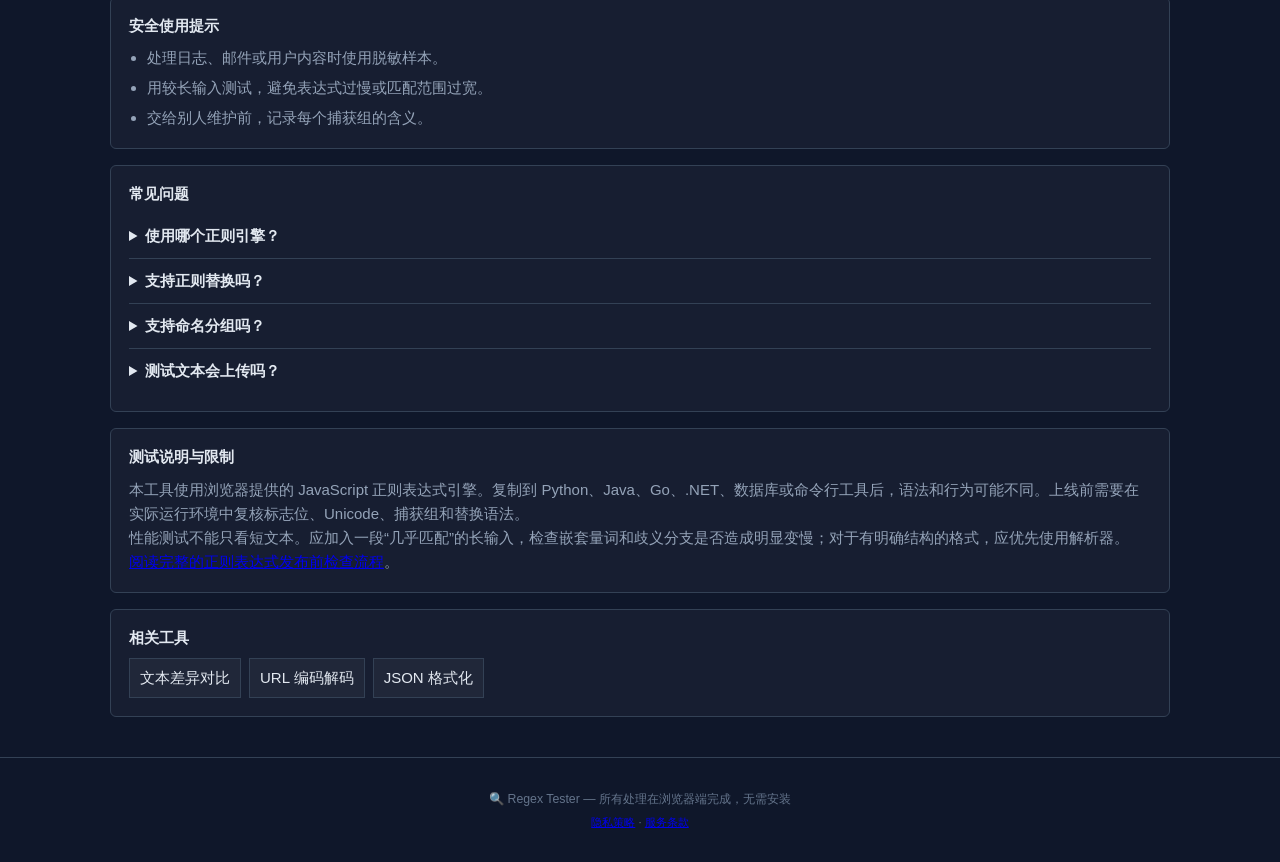
==== commit 2eaaba46: "Fix markup and strengthen regex guidance" ====
--- a/zh/index.html
+++ b/zh/index.html
@@ -6,6 +6,7 @@
   <meta name="keywords" content="regex tester, regular expression tester, regex online, regex测试, 正则表达式在线测试, regex replace">
   <meta name="author" content="ToolkitBox">
   <meta name="robots" content="index, follow">
+  <meta name="google-adsense-account" content="ca-pub-5333037258750046">
   <link rel="canonical" href="https://regex.toolkitbox.org/zh/">
   <link rel="alternate" hreflang="en" href="https://regex.toolkitbox.org/">
   <link rel="alternate" hreflang="zh-CN" href="https://regex.toolkitbox.org/zh/">
@@ -307,14 +308,15 @@
       <div class="seo-block faq-list">
         <h2>常见问题</h2>
         <details><summary>使用哪个正则引擎？</summary><p>使用浏览器内置的 JavaScript 正则表达式引擎。</p></details>
-        <details><summary>支持正则替换吗？</summary><p>支持。切换到替换模式后，可使用 $1、
-  </main>amp; 等引用并实时预览结果。</p></details>
+        <details><summary>支持正则替换吗？</summary><p>支持。切换到替换模式后，可使用 <code>$1</code>、<code>$&amp;</code> 等引用并实时预览结果。</p></details>
         <details><summary>支持命名分组吗？</summary><p>支持浏览器可用的命名捕获分组，并会在匹配详情中显示。</p></details>
         <details><summary>测试文本会上传吗？</summary><p>不会。匹配和替换都在浏览器端完成。</p></details>
       </div>
       <div class="seo-block related-guides">
-        <h2>相关指南</h2>
-        <p><a href="https://toolkitbox.org/zh/guides/regex-testing-guide/">正则表达式上线前如何测试</a></p>
+        <h2>测试说明与限制</h2>
+        <p>本工具使用浏览器提供的 JavaScript 正则表达式引擎。复制到 Python、Java、Go、.NET、数据库或命令行工具后，语法和行为可能不同。上线前需要在实际运行环境中复核标志位、Unicode、捕获组和替换语法。</p>
+        <p>性能测试不能只看短文本。应加入一段“几乎匹配”的长输入，检查嵌套量词和歧义分支是否造成明显变慢；对于有明确结构的格式，应优先使用解析器。</p>
+        <p><a href="https://toolkitbox.org/zh/guides/regex-testing-guide/">阅读完整的正则表达式发布前检查流程</a>。</p>
       </div>
       <div class="seo-block related-tools">
         <h2>相关工具</h2>
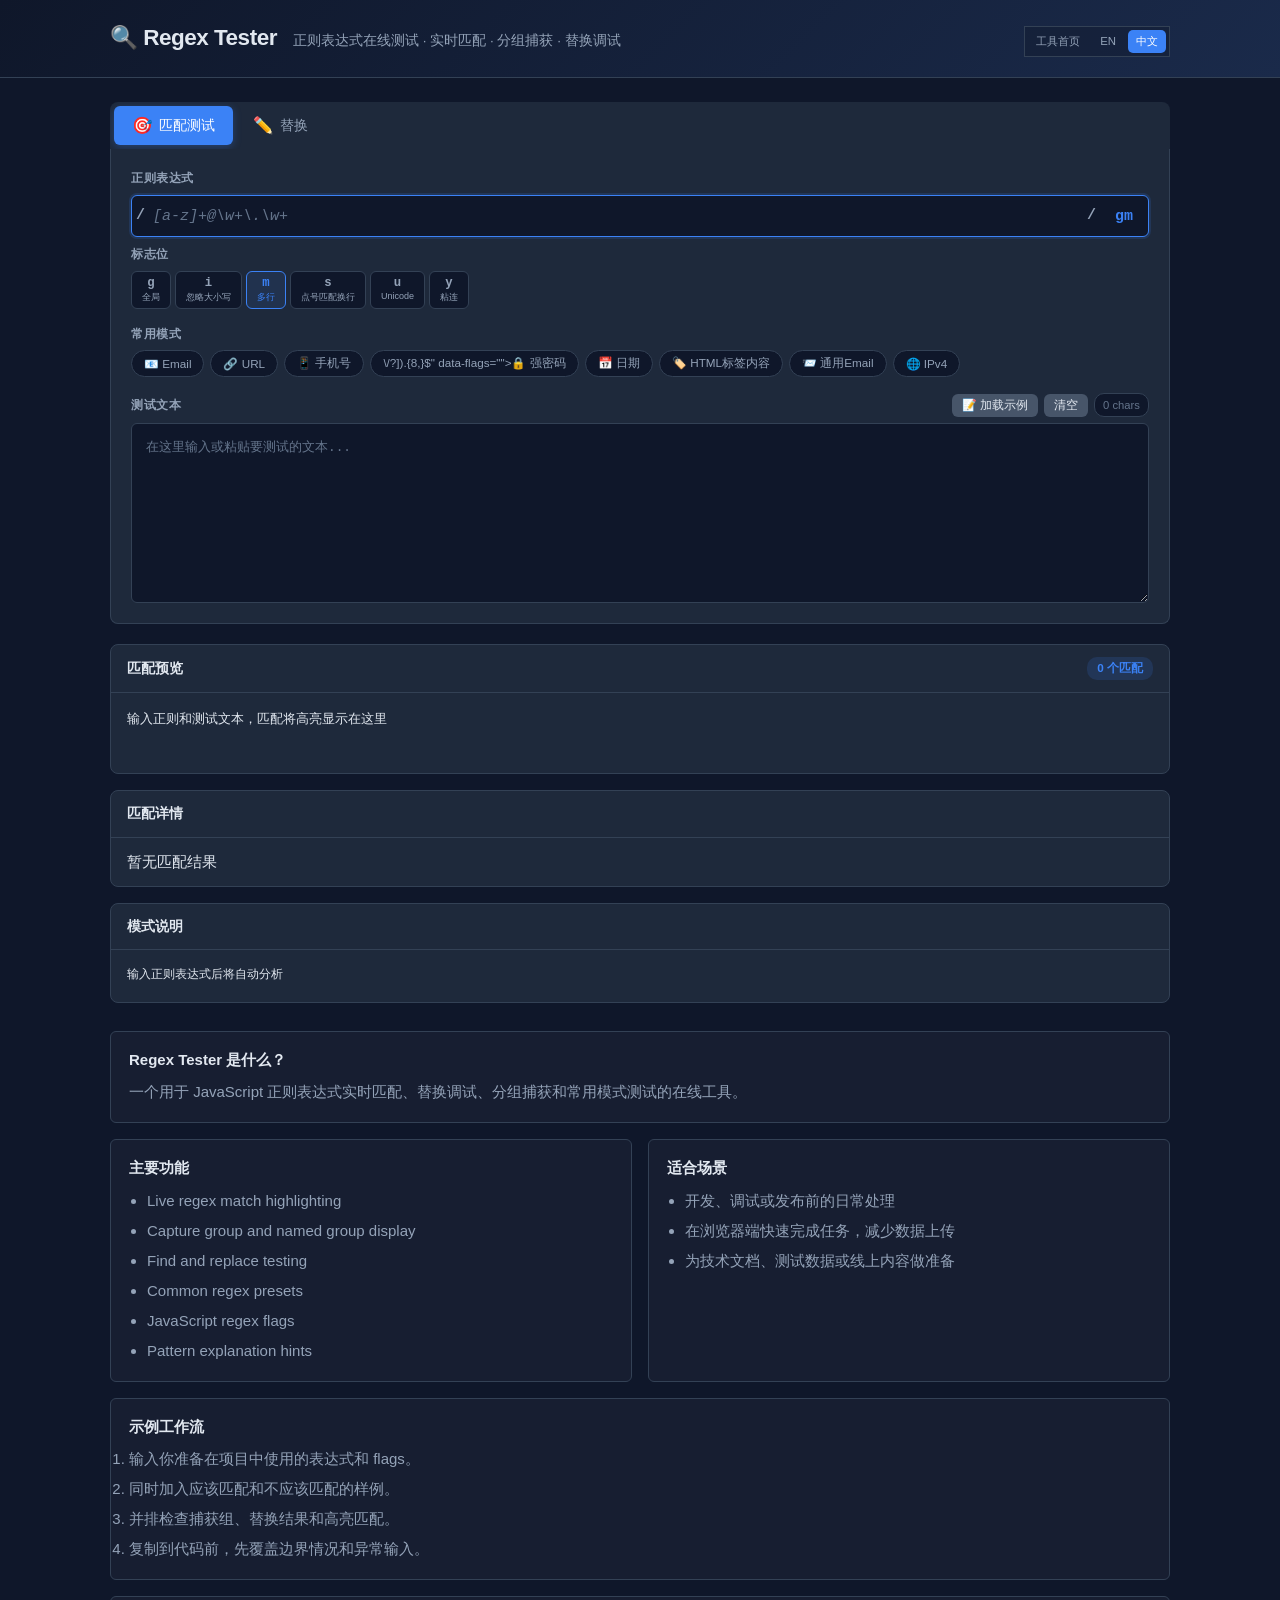
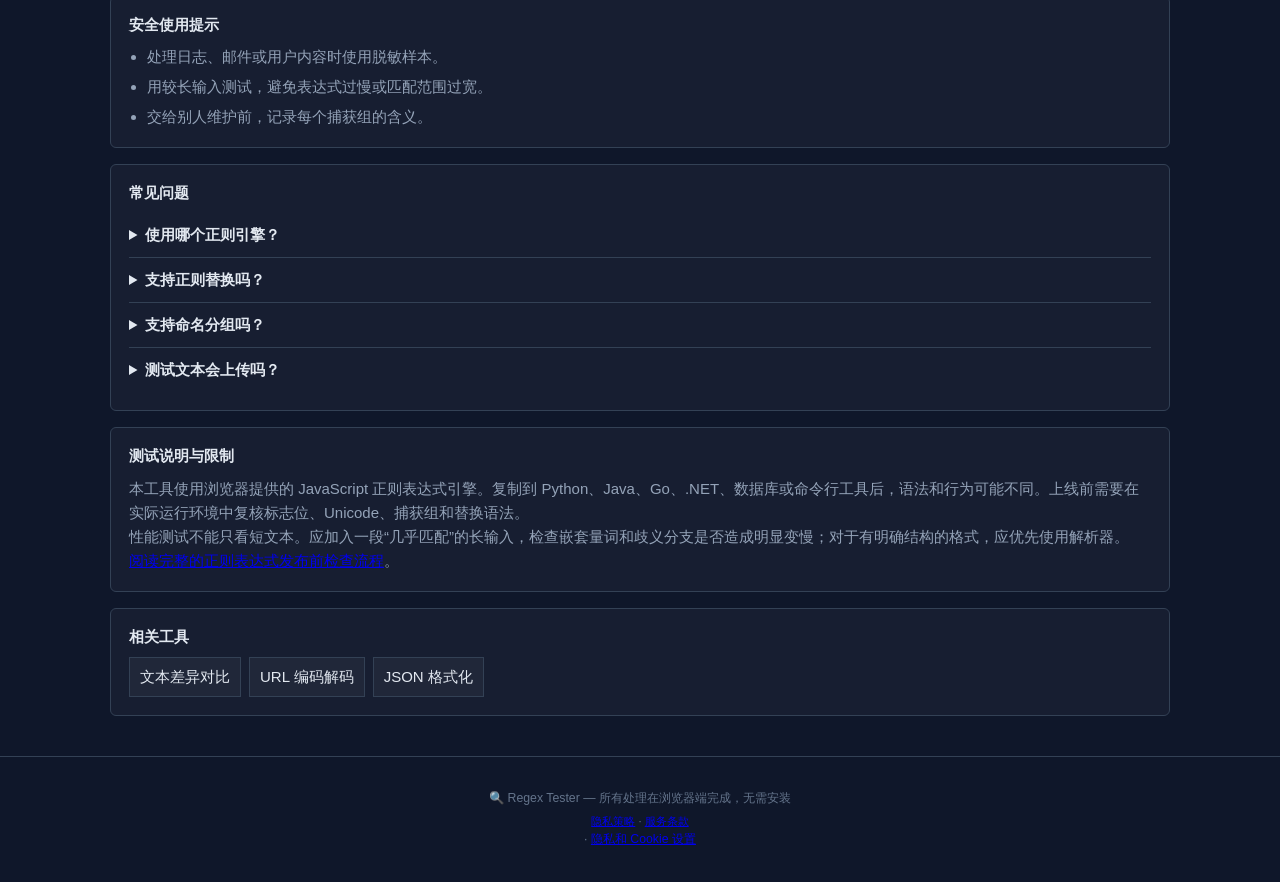
==== commit 3ecf6aa0: "Separate worker startup and execution deadlines with regression tests" ====
--- a/zh/index.html
+++ b/zh/index.html
@@ -127,6 +127,7 @@
   </script>
   <script async src="https://pagead2.googlesyndication.com/pagead/js/adsbygoogle.js?client=ca-pub-5333037258750046"
      crossorigin="anonymous"></script>
+  <script defer src="/privacy-controls.js"></script>
 </head>
 <body>
   <header class="header">
@@ -330,7 +331,7 @@
       <p>🔍 Regex Tester — 所有处理在浏览器端完成，无需安装</p>
       <p class="footer-small"><a href="https://toolkitbox.org/zh/privacy/">隐私策略</a> · <a href="https://toolkitbox.org/zh/terms/">服务条款</a></p>
     </div>
-  </footer>
+   · <a href="https://toolkitbox.org/zh/privacy/#privacy-choices" data-privacy-settings>隐私和 Cookie 设置</a></footer>
 
   <script src="../js/app.js"></script>
 </body>
